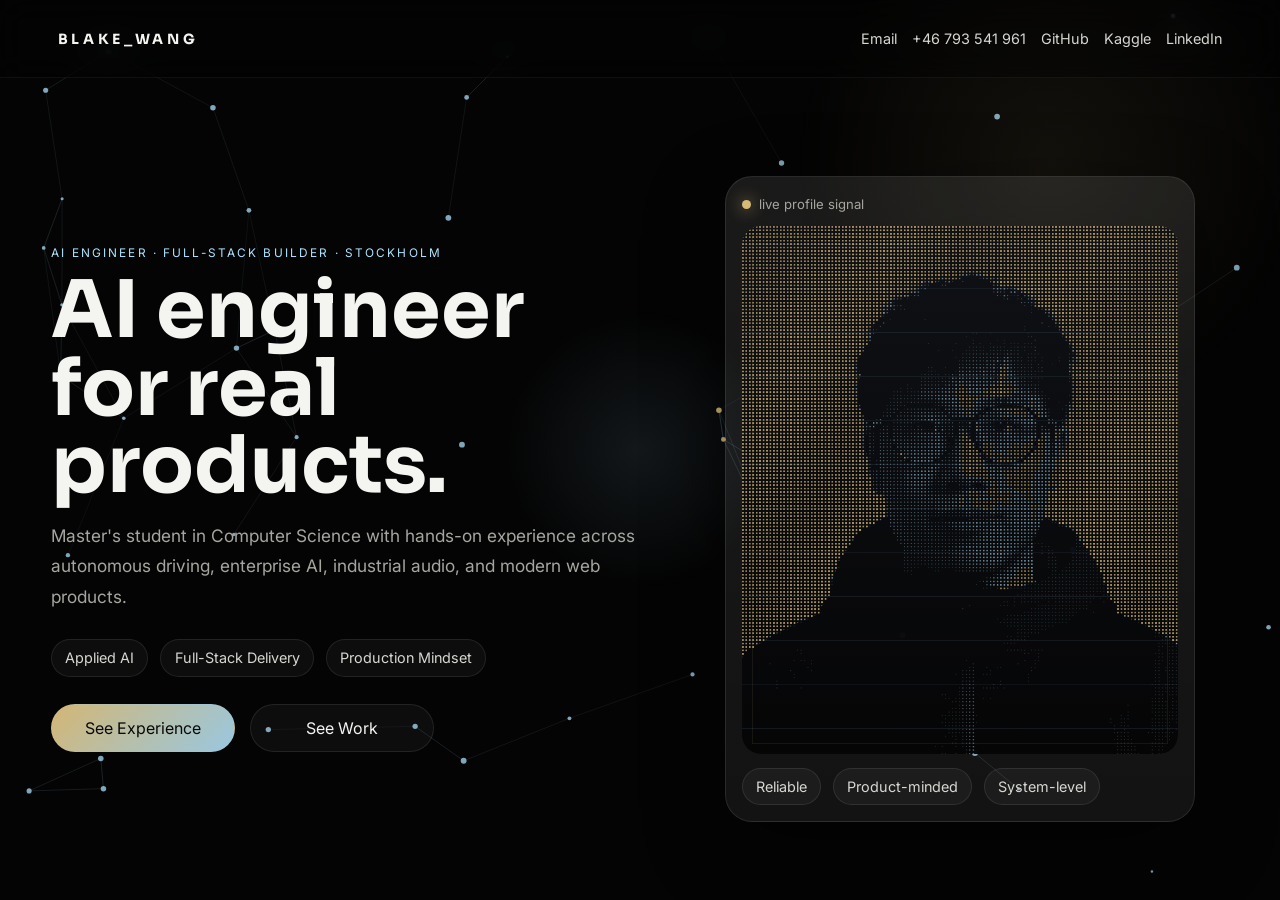
==== index.html @ 8a44bf26 "Redesign portfolio sections and add local logos" ====
<!doctype html>
<html lang="en">
  <head>
    <meta charset="UTF-8" />
    <meta name="viewport" content="width=device-width, initial-scale=1.0" />
    <title>Blake Wang | AI Engineer</title>
    <meta
      name="description"
      content="Blake Wang is an AI engineer building reliable AI systems, full-stack products, and production-ready software."
    />
    <link rel="preconnect" href="https://fonts.googleapis.com" />
    <link rel="preconnect" href="https://fonts.gstatic.com" crossorigin />
    <link
      href="https://fonts.googleapis.com/css2?family=Caveat:wght@500;700&family=Inter:wght@400;500;600;700;800&family=Sora:wght@600;700;800&display=swap"
      rel="stylesheet"
    />
    <link rel="stylesheet" href="./styles.css?v=6" />
  </head>
  <body>
    <canvas id="networkCanvas" aria-hidden="true"></canvas>

    <div class="page-shell">
      <header class="topbar">
        <a class="brand" href="#intro">BLAKE_WANG</a>
        <div class="topbar-links" aria-label="Contact links">
          <a href="mailto:blake_wangziyi@outlook.com">Email</a>
          <a href="tel:+46793541961">+46 793 541 961</a>
          <a href="https://github.com/wzywzywzy" target="_blank" rel="noreferrer">GitHub</a>
          <a href="https://www.kaggle.com/ziyi777" target="_blank" rel="noreferrer">Kaggle</a>
          <a href="https://www.linkedin.com/in/blake-wang-8a31b0233/" target="_blank" rel="noreferrer">LinkedIn</a>
        </div>
      </header>

      <main class="screen-stack">
        <section class="screen active" id="intro" data-screen="0">
          <div class="section hero-layout">
            <div class="hero-copy">
              <p class="eyebrow">AI Engineer · Full-Stack Builder · Stockholm</p>
              <h1>AI engineer for real products.</h1>
              <p class="lede">
                Master&apos;s student in Computer Science with hands-on experience across autonomous driving,
                enterprise AI, industrial audio, and modern web products.
              </p>
              <div class="hero-pills">
                <span>Applied AI</span>
                <span>Full-Stack Delivery</span>
                <span>Production Mindset</span>
              </div>
              <div class="hero-actions">
                <button class="button button-primary" type="button" data-screen-jump="2">See Experience</button>
                <button class="button button-secondary" type="button" data-screen-jump="3">See Work</button>
              </div>
            </div>

            <div class="portrait-shell">
              <div class="portrait-frame">
                <div class="portrait-topline">
                  <span class="status-dot"></span>
                  <span>live profile signal</span>
                </div>
                <canvas id="avatarCanvas" width="760" height="920" aria-label="Stylized portrait"></canvas>
                <div class="portrait-tags">
                  <span>Reliable</span>
                  <span>Product-minded</span>
                  <span>System-level</span>
                </div>
                <img id="sourcePortrait" src="./assets/profile.png" alt="Portrait of Blake Wang" hidden />
              </div>
            </div>
          </div>
        </section>

        <section class="screen" id="profile" data-screen="1">
          <div class="section profile-layout">
            <div class="section-heading">
              <p class="section-tag">Profile</p>
              <h2>What I bring.</h2>
            </div>

            <div class="profile-map" aria-label="Countries where Blake Wang has studied, worked, or lived">
              <iframe
                class="profile-map-frame"
                src="./WorldMap.html"
                title="World map"
                loading="lazy"
                referrerpolicy="no-referrer"
              ></iframe>
            </div>
            <p class="map-note">These are the countries where I have lived and worked. I love exploring this planet, and maybe Mars is next.</p>

            <div class="profile-grid">
              <article class="panel statement-panel">
                <p>
                  Double-degree MSc in Computer Science at KTH Royal Institute of Technology and the
                  University of Twente, built on a Software Engineering BSc from Harbin Institute of Technology.
                </p>
                <p>
                  Most valuable in roles that need both technical depth and delivery: applied AI,
                  full-stack product building, data systems, and engineering execution across research
                  and production environments.
                </p>
              </article>

              <article class="panel facts-panel">
                <div class="fact-row"><span>Target roles</span><strong>AI Engineer · Applied ML · Full-Stack AI</strong></div>
                <div class="fact-row"><span>Core stack</span><strong>Python · TypeScript · SQL · React · Azure</strong></div>
                <div class="fact-row"><span>Strength</span><strong>Turning complex systems into usable products</strong></div>
                <div class="fact-row"><span>Languages</span><strong>Chinese · English</strong></div>
              </article>
            </div>
          </div>
        </section>

        <section class="screen" id="experience" data-screen="2">
          <div class="section experience-layout">
            <div class="section-heading">
              <p class="section-tag">Experience</p>
              <h2>Places where the work had consequences.</h2>
            </div>

            <div class="experience-grid">
              <article class="experience-card">
                <div class="company-head">
                  <div class="company-logo">
                    <img class="company-logo-img" src="./assets/logos/scania.svg" alt="Scania logo" loading="lazy" />
                  </div>
                <div>
                  <h3>Scania</h3>
                  <p>Master Thesis Worker</p>
                </div>
                <span class="role-year">2025</span>
              </div>
                <p class="role-blurb">Built HD map SLAM architecture that improved map updates and localization accuracy for autonomous driving.</p>
              </article>

              <article class="experience-card">
                <div class="company-head">
                  <div class="company-logo">
                    <img class="company-logo-img" src="./assets/logos/xpeng.ico" alt="Xpeng logo" loading="lazy" />
                  </div>
                <div>
                  <h3>Xpeng</h3>
                  <p>Technical Support Engineer</p>
                </div>
                <span class="role-year">2024 - 2025</span>
              </div>
                <p class="role-blurb">Delivered vehicle data acquisition and validation tooling for L2+ autonomous driving road tests.</p>
              </article>

              <article class="experience-card">
                <div class="company-head">
                  <div class="company-logo">
                    <img class="company-logo-img" src="./assets/logos/ericsson.svg" alt="Ericsson logo" loading="lazy" />
                  </div>
                <div>
                  <h3>Ericsson</h3>
                  <p>Audio Engineering R&amp;D Intern</p>
                </div>
                <span class="role-year">2024</span>
              </div>
                <p class="role-blurb">Developed a lower-latency spatial audio renderer with real-time control and cross-platform delivery.</p>
              </article>

              <article class="experience-card">
                <div class="company-head">
                  <div class="company-logo">
                    <img class="company-logo-img" src="./assets/logos/huawei.svg" alt="Huawei logo" loading="lazy" />
                  </div>
                <div>
                  <h3>Huawei</h3>
                  <p>AI Algorithm R&amp;D Intern</p>
                </div>
                <span class="role-year">2022</span>
              </div>
                <p class="role-blurb">Worked on DNN training acceleration and sparsification for next-generation AI hardware.</p>
              </article>
            </div>
          </div>
        </section>

        <section class="screen" id="work" data-screen="3">
          <div class="section work-layout">
            <div class="section-heading">
              <p class="section-tag">Selected Work</p>
              <h2>Shipped products and applied systems.</h2>
            </div>

            <div class="project-grid">
              <article class="project-card project-primary">
                <div class="project-header">
                  <span class="project-label">Healthcare AI</span>
                  <span class="project-year">2026</span>
                </div>
                <h3>Erholcare</h3>
                <p>Built a scheduling agent and enterprise workflow system for a multi-tenant healthcare AI platform.</p>
                <div class="chip-row">
                  <span>React</span>
                  <span>Quart</span>
                  <span>Azure</span>
                  <span>LLM Agents</span>
                </div>
                <a class="project-link" href="https://erholcare.se/" target="_blank" rel="noreferrer">Visit Product</a>
              </article>

              <article class="project-card">
                <div class="project-header">
                  <span class="project-label">Marketplace</span>
                  <span class="project-year">2025 - 2026</span>
                </div>
                <h3>PassPal</h3>
                <p>Built a real-time marketplace product with bilingual UX, notifications, and automated order handling.</p>
                <div class="chip-row">
                  <span>Next.js</span>
                  <span>TypeScript</span>
                  <span>Supabase</span>
                </div>
                <a class="project-link" href="https://passpal.net/" target="_blank" rel="noreferrer">Visit Product</a>
              </article>

              <article class="project-card">
                <div class="project-header">
                  <span class="project-label">Hackathon Project</span>
                  <span class="project-year">2024</span>
                </div>
                <h3>Mask2Former-AI-Image-Detection</h3>
                <p>Built an AI image detection system in a hackathon and won second place with the final project demo.</p>
                <div class="chip-row">
                  <span>Mask2Former</span>
                  <span>PyTorch</span>
                  <span>Computer Vision</span>
                </div>
                <a class="project-link" href="https://github.com/RijieHao/Mask2Former-AI-Image-Detection" target="_blank" rel="noreferrer">View on GitHub</a>
              </article>

              <article class="project-card">
                <div class="project-header">
                  <span class="project-label">Distributed Database</span>
                  <span class="project-year">2024</span>
                </div>
                <h3>OmniSpacetimeDB</h3>
                <p>A distributed database project I really enjoy, focused on Omni-Paxos style replication and system consistency.</p>
                <div class="chip-row">
                  <span>Omni-Paxos</span>
                  <span>Distributed Systems</span>
                  <span>Rust</span>
                </div>
                <a class="project-link" href="https://github.com/Lithiumcr/OmniSpacetimeDB" target="_blank" rel="noreferrer">View on GitHub</a>
              </article>
            </div>
          </div>
        </section>
      </main>
    </div>

    <script src="./main.js?v=6"></script>
  </body>
</html>
---- styles.css ----
@import url("https://fonts.googleapis.com/css2?family=Caveat:wght@500;700&family=Inter:wght@400;500;600;700;800&family=Sora:wght@600;700;800&display=swap");

:root {
  --bg: #040404;
  --bg-soft: rgba(255, 255, 255, 0.04);
  --panel: rgba(255, 255, 255, 0.05);
  --panel-strong: rgba(255, 255, 255, 0.08);
  --border: rgba(255, 255, 255, 0.09);
  --text: #f4f4f1;
  --muted: #a6a6a0;
  --accent: #aee3ff;
  --accent-warm: #d8ba77;
  --shadow: 0 24px 80px rgba(0, 0, 0, 0.45);
  --mouse-x: 50vw;
  --mouse-y: 50vh;
}

* {
  box-sizing: border-box;
}

html,
body {
  height: 100%;
}

body {
  margin: 0;
  min-height: 100vh;
  font-family: "Inter", "Segoe UI", sans-serif;
  color: var(--text);
  background: #040404;
  overflow: hidden;
}

body::before {
  content: "";
  position: fixed;
  inset: 0;
  background:
    radial-gradient(circle at var(--mouse-x) var(--mouse-y), rgba(174, 227, 255, 0.09), transparent 18%),
    radial-gradient(circle at 82% 18%, rgba(216, 186, 119, 0.08), transparent 20%);
  pointer-events: none;
  z-index: 1;
}

a {
  color: inherit;
  text-decoration: none;
}

button {
  font: inherit;
}

#networkCanvas {
  position: fixed;
  inset: 0;
  width: 100%;
  height: 100%;
  z-index: 0;
  pointer-events: none;
}

.page-shell {
  position: relative;
  z-index: 2;
  height: 100%;
}

.topbar {
  position: fixed;
  top: 0;
  left: 0;
  right: 0;
  height: 78px;
  padding: 0 4.5vw;
  display: grid;
  grid-template-columns: auto 1fr;
  align-items: center;
  gap: 1.2rem;
  backdrop-filter: blur(16px);
  background: rgba(4, 4, 4, 0.38);
  border-bottom: 1px solid rgba(255, 255, 255, 0.05);
  z-index: 20;
}

.brand {
  font-family: "Sora", "Inter", sans-serif;
  font-size: 0.88rem;
  font-weight: 700;
  letter-spacing: 0.26em;
}

.topbar-links {
  display: flex;
  gap: 0.95rem;
  flex-wrap: wrap;
  justify-content: flex-end;
  justify-self: end;
  position: relative;
  z-index: 21;
}

.topbar-links a {
  display: inline-flex;
  align-items: center;
  color: #d6d6d1;
  font-size: 0.9rem;
  border-bottom: 1px solid transparent;
  transition: color 160ms ease, border-color 160ms ease;
  position: relative;
  z-index: 21;
  pointer-events: auto;
}

.topbar-links a:hover {
  color: var(--accent);
  border-color: rgba(174, 227, 255, 0.5);
}

.company-logo {
  width: 2.4rem;
  height: 2.4rem;
  border-radius: 0.72rem;
  display: grid;
  align-items: center;
  justify-content: center;
  background: rgba(255, 255, 255, 0.95);
  box-shadow:
    inset 0 0 0 1px rgba(12, 16, 21, 0.12),
    0 12px 24px rgba(0, 0, 0, 0.25);
  overflow: hidden;
}

.company-logo-img {
  width: 74%;
  height: 74%;
  object-fit: contain;
  display: block;
}

.screen-stack {
  position: relative;
  height: 100%;
  overflow: hidden;
}

.screen {
  position: absolute;
  inset: 0;
  height: 100%;
  display: flex;
  align-items: center;
  justify-content: center;
  transition:
    transform 860ms cubic-bezier(0.22, 1, 0.36, 1),
    opacity 620ms ease,
    filter 620ms ease;
  will-change: transform, opacity;
}

.section {
  width: min(1180px, 92vw);
  padding-top: 98px;
}

.hero-layout,
.profile-layout,
.experience-layout,
.work-layout {
  min-height: 100vh;
  display: grid;
  align-items: center;
}

.hero-layout {
  grid-template-columns: minmax(0, 1.05fr) minmax(320px, 0.95fr);
  gap: 2.8rem;
}

.eyebrow,
.section-tag,
.project-label {
  color: var(--accent);
  font-size: 0.74rem;
  letter-spacing: 0.18em;
  text-transform: uppercase;
}

h1,
h2,
h3,
p {
  margin-top: 0;
}

h1,
h2,
h3,
.brand {
  font-family: "Sora", "Inter", sans-serif;
}

h1 {
  margin: 0.7rem 0 1rem;
  font-size: clamp(3.3rem, 6.2vw, 5.4rem);
  line-height: 0.98;
  max-width: 13ch;
}

.lede {
  max-width: 38rem;
  color: var(--muted);
  font-size: 1.08rem;
  line-height: 1.75;
}

.hero-pills,
.chip-row,
.portrait-tags,
.signals-strip {
  display: flex;
  flex-wrap: wrap;
  gap: 0.75rem;
}

.hero-pills {
  margin: 1.7rem 0;
}

.hero-pills span,
.chip-row span,
.portrait-tags span,
.signal-pill {
  border: 1px solid var(--border);
  background: rgba(255, 255, 255, 0.04);
}

.hero-pills span,
.chip-row span,
.portrait-tags span {
  padding: 0.58rem 0.82rem;
  border-radius: 999px;
  color: #d7d7d2;
  font-size: 0.9rem;
}

.hero-actions {
  display: flex;
  gap: 0.9rem;
  flex-wrap: wrap;
}

.button {
  min-width: 11.5rem;
  height: 3rem;
  padding: 0 1.2rem;
  border-radius: 999px;
  border: 1px solid transparent;
  cursor: pointer;
  transition: transform 180ms ease, background 180ms ease;
}

.button:hover {
  transform: translateY(-2px);
}

.button-primary {
  color: #090909;
  background: linear-gradient(135deg, rgba(216, 186, 119, 0.98), rgba(174, 227, 255, 0.88));
}

.button-secondary {
  color: var(--text);
  background: rgba(255, 255, 255, 0.04);
  border-color: var(--border);
}

.portrait-shell {
  display: flex;
  justify-content: center;
}

.portrait-frame,
.panel,
.experience-card,
.project-card {
  border-radius: 1.7rem;
  border: 1px solid var(--border);
  background: rgba(255, 255, 255, 0.045);
  box-shadow: var(--shadow);
}

.portrait-frame {
  width: min(470px, 100%);
  padding: 1rem;
  background:
    linear-gradient(180deg, rgba(255, 255, 255, 0.06), rgba(255, 255, 255, 0.03)),
    rgba(255, 255, 255, 0.03);
}

.portrait-topline {
  display: inline-flex;
  align-items: center;
  gap: 0.55rem;
  margin-bottom: 0.85rem;
  color: var(--muted);
  font-size: 0.82rem;
}

.status-dot {
  width: 0.55rem;
  height: 0.55rem;
  border-radius: 999px;
  background: var(--accent-warm);
  box-shadow: 0 0 16px rgba(216, 186, 119, 0.85);
}

#avatarCanvas {
  width: 100%;
  display: block;
  border-radius: 1.2rem;
  background: linear-gradient(180deg, rgba(15, 17, 22, 0.95), rgba(5, 5, 6, 0.98));
}

.portrait-tags {
  margin-top: 0.9rem;
}

.section-heading {
  margin-bottom: 2rem;
}

.section-heading h2 {
  margin-top: 0.6rem;
  font-size: clamp(2rem, 3.6vw, 3rem);
  line-height: 1.06;
  max-width: 18ch;
  text-wrap: balance;
}

.profile-grid {
  display: grid;
  grid-template-columns: 1.05fr 0.95fr;
  gap: 1.2rem;
}

.profile-map {
  width: 100%;
  margin: -0.1rem 0 1.8rem;
  border-radius: 2rem;
  border: 1px solid rgba(174, 227, 255, 0.2);
  background:
    radial-gradient(circle at 32% 42%, rgba(174, 227, 255, 0.08), transparent 44%),
    radial-gradient(circle at 70% 24%, rgba(174, 227, 255, 0.05), transparent 36%),
    linear-gradient(180deg, rgba(8, 10, 14, 0.95), rgba(6, 8, 11, 0.96));
  padding: 1rem 1.2rem;
  box-shadow:
    inset 0 0 0 1px rgba(255, 255, 255, 0.02),
    0 30px 80px rgba(0, 0, 0, 0.4),
    0 0 48px rgba(174, 227, 255, 0.08);
  overflow: hidden;
}

.profile-map-frame {
  width: 100%;
  height: 300px;
  display: block;
  border: 0;
  border-radius: 1.5rem;
  background: rgba(5, 8, 12, 0.7);
}

.map-note {
  margin: -0.85rem 0 1.4rem;
  color: rgba(198, 234, 255, 0.92);
  font-family: "Caveat", "Inter", cursive;
  font-size: clamp(1.4rem, 2.1vw, 1.9rem);
  font-weight: 500;
  letter-spacing: 0.02em;
  text-shadow: 0 0 20px rgba(174, 227, 255, 0.14);
  line-height: 1.2;
}

.panel {
  padding: 1.6rem;
}

.panel p,
.role-blurb,
.project-card p,
.signal-pill span {
  color: var(--muted);
  line-height: 1.7;
}

.facts-panel,
.statement-panel {
  min-height: 100%;
}

.fact-row {
  display: flex;
  justify-content: space-between;
  gap: 1rem;
  padding: 0.95rem 0;
  border-bottom: 1px solid rgba(255, 255, 255, 0.08);
}

.fact-row:last-child {
  border-bottom: 0;
}

.fact-row span {
  color: var(--muted);
}

.fact-row strong {
  max-width: 22rem;
  text-align: right;
}

.experience-grid,
.project-grid {
  display: grid;
  gap: 1.1rem;
}

.experience-grid {
  grid-template-columns: repeat(2, minmax(0, 1fr));
}

.experience-card,
.project-card {
  padding: 1.35rem;
}

.company-head,
.project-header {
  display: flex;
  align-items: center;
  gap: 0.9rem;
  justify-content: space-between;
  margin-bottom: 0.9rem;
}

.company-head > div:nth-child(2) {
  flex: 1;
}

.company-head h3,
.project-card h3 {
  margin-bottom: 0.2rem;
  font-size: 1.18rem;
}

.company-head p {
  margin: 0;
  color: var(--muted);
  font-size: 0.9rem;
}

.role-year,
.project-year {
  color: var(--accent);
  white-space: nowrap;
  font-size: 0.85rem;
}

.project-grid {
  grid-template-columns: repeat(4, minmax(0, 1fr));
  align-items: stretch;
}

.project-primary {
  background:
    radial-gradient(circle at 16% 0%, rgba(174, 227, 255, 0.15), transparent 42%),
    linear-gradient(180deg, rgba(255, 255, 255, 0.06), rgba(255, 255, 255, 0.03));
}

.project-card {
  padding: 1.25rem 1.15rem 1.15rem;
  display: grid;
  grid-template-rows: auto auto 1fr auto;
  gap: 0.86rem;
  background:
    linear-gradient(160deg, rgba(16, 19, 24, 0.86), rgba(10, 13, 18, 0.82)),
    rgba(255, 255, 255, 0.02);
  border: 1px solid rgba(174, 227, 255, 0.16);
  box-shadow:
    inset 0 0 0 1px rgba(255, 255, 255, 0.02),
    0 20px 50px rgba(0, 0, 0, 0.35);
  transition: transform 180ms ease, border-color 180ms ease, box-shadow 180ms ease;
}

.project-card:hover {
  transform: translateY(-4px);
  border-color: rgba(174, 227, 255, 0.3);
  box-shadow:
    inset 0 0 0 1px rgba(255, 255, 255, 0.03),
    0 24px 58px rgba(0, 0, 0, 0.45),
    0 0 26px rgba(174, 227, 255, 0.08);
}

.project-card p {
  margin-bottom: 0;
}

.project-link {
  justify-self: start;
  display: inline-flex;
  align-items: center;
  padding: 0.5rem 0.82rem;
  border-radius: 999px;
  border: 1px solid rgba(174, 227, 255, 0.42);
  background: rgba(9, 16, 22, 0.88);
  color: #d6f0ff;
  font-size: 0.82rem;
  font-weight: 600;
  letter-spacing: 0.04em;
  text-transform: uppercase;
  transition: background 160ms ease, color 160ms ease, transform 160ms ease;
}

.project-link:hover {
  color: #051117;
  background: rgba(174, 227, 255, 0.92);
  transform: translateY(-1px);
}

.project-card a {
  margin-top: auto;
  color: inherit;
}

.signals-strip {
  margin-top: 1.2rem;
}

.signal-pill {
  padding: 0.95rem 1rem;
  border-radius: 1rem;
  display: grid;
  gap: 0.3rem;
  min-width: 11rem;
}

.signal-pill strong {
  font-family: "Sora", "Inter", sans-serif;
}

@media (max-width: 1080px) {
  .hero-layout,
  .profile-grid,
  .experience-grid,
  .project-grid {
    grid-template-columns: 1fr;
  }

  .section {
    width: min(92vw, 100%);
  }
}

@media (max-width: 1520px) {
  .project-grid {
    grid-template-columns: repeat(2, minmax(0, 1fr));
  }
}

@media (max-width: 960px) {
  body {
    overflow-y: auto;
  }

  .topbar {
    position: sticky;
    grid-template-columns: 1fr;
    height: auto;
    padding: 1rem 4vw;
    justify-items: start;
  }

  .topbar-links {
    justify-content: start;
  }

  .screen-stack {
    height: auto;
  }

  .screen {
    position: relative;
    min-height: auto;
    height: auto;
    inset: auto;
    opacity: 1 !important;
    transform: none !important;
    filter: none !important;
  }

  .hero-layout,
  .profile-layout,
  .experience-layout,
  .work-layout {
    min-height: auto;
  }

  .section {
    padding-top: 2rem;
    padding-bottom: 3rem;
  }

  .fact-row {
    flex-direction: column;
  }

  .fact-row strong {
    text-align: left;
  }
}
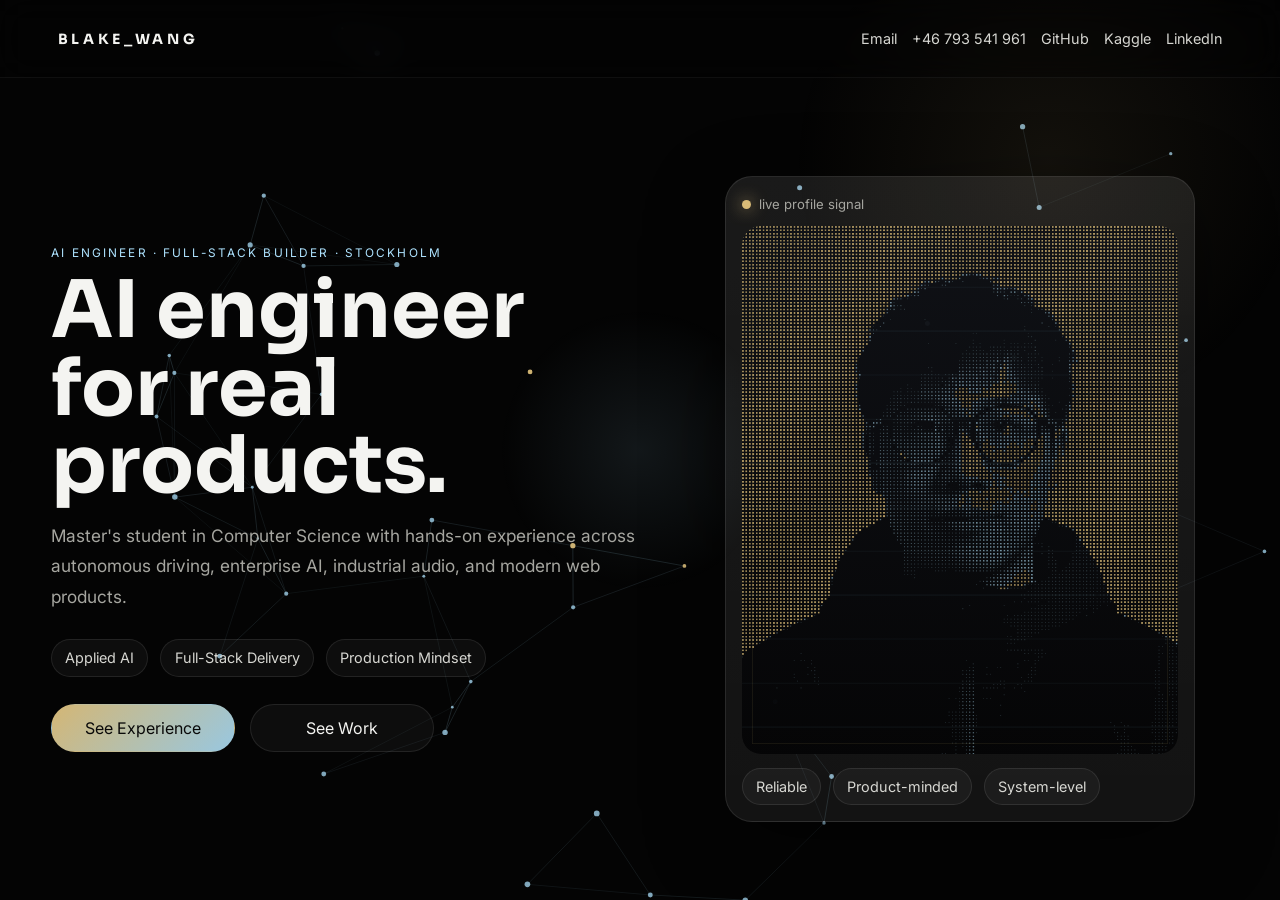
==== commit 750dfc82: "Improve first-load smoothness and mobile responsiveness" ====
--- a/index.html
+++ b/index.html
@@ -142,7 +142,7 @@
                   <h3>Xpeng</h3>
                   <p>Technical Support Engineer</p>
                 </div>
-                <span class="role-year">2024 - 2025</span>
+                <span class="role-year">2024</span>
               </div>
                 <p class="role-blurb">Delivered vehicle data acquisition and validation tooling for L2+ autonomous driving road tests.</p>
               </article>
@@ -205,7 +205,7 @@
               <article class="project-card">
                 <div class="project-header">
                   <span class="project-label">Marketplace</span>
-                  <span class="project-year">2025 - 2026</span>
+                  <span class="project-year">2025</span>
                 </div>
                 <h3>PassPal</h3>
                 <p>Built a real-time marketplace product with bilingual UX, notifications, and automated order handling.</p>
--- a/styles.css
+++ b/styles.css
@@ -33,6 +33,15 @@
   overflow: hidden;
 }
 
+body:not(.is-ready) #networkCanvas {
+  opacity: 0;
+}
+
+body:not(.is-ready) .page-shell {
+  opacity: 0;
+  transform: translate3d(0, 8px, 0);
+}
+
 body::before {
   content: "";
   position: fixed;
@@ -60,12 +69,14 @@
   height: 100%;
   z-index: 0;
   pointer-events: none;
+  transition: opacity 420ms ease;
 }
 
 .page-shell {
   position: relative;
   z-index: 2;
   height: 100%;
+  transition: opacity 420ms ease, transform 420ms ease;
 }
 
 .topbar {
@@ -158,6 +169,7 @@
     opacity 620ms ease,
     filter 620ms ease;
   will-change: transform, opacity;
+  backface-visibility: hidden;
 }
 
 .section {
@@ -436,6 +448,24 @@
   padding: 1.35rem;
 }
 
+.experience-card {
+  position: relative;
+  overflow: hidden;
+  background:
+    linear-gradient(150deg, rgba(20, 24, 30, 0.85), rgba(10, 12, 16, 0.82)),
+    rgba(255, 255, 255, 0.02);
+  border: 1px solid rgba(174, 227, 255, 0.14);
+  backdrop-filter: blur(8px);
+}
+
+.experience-card::before {
+  content: "";
+  position: absolute;
+  inset: 0;
+  background: radial-gradient(circle at 12% 0%, rgba(174, 227, 255, 0.12), transparent 42%);
+  pointer-events: none;
+}
+
 .company-head,
 .project-header {
   display: flex;
@@ -561,6 +591,10 @@
   .section {
     width: min(92vw, 100%);
   }
+
+  .section-heading h2 {
+    max-width: 100%;
+  }
 }
 
 @media (max-width: 1520px) {
@@ -584,6 +618,8 @@
 
   .topbar-links {
     justify-content: start;
+    gap: 0.65rem;
+    row-gap: 0.5rem;
   }
 
   .screen-stack {
@@ -608,8 +644,67 @@
   }
 
   .section {
-    padding-top: 2rem;
-    padding-bottom: 3rem;
+    width: min(95vw, 100%);
+    padding-top: 1.4rem;
+    padding-bottom: 2.2rem;
+  }
+
+  .section-heading {
+    margin-bottom: 1.25rem;
+  }
+
+  .section-heading h2 {
+    font-size: clamp(1.75rem, 8vw, 2.45rem);
+  }
+
+  .profile-map-frame {
+    height: 220px;
+  }
+
+  .map-note {
+    margin-top: -0.55rem;
+    margin-bottom: 1.15rem;
+    font-size: clamp(1.2rem, 6vw, 1.5rem);
+  }
+
+  .experience-card,
+  .project-card,
+  .panel {
+    padding: 1.06rem;
+    border-radius: 1.25rem;
+  }
+
+  .company-head {
+    align-items: flex-start;
+    gap: 0.68rem;
+    margin-bottom: 0.76rem;
+  }
+
+  .company-head h3,
+  .project-card h3 {
+    font-size: 1rem;
+    line-height: 1.2;
+  }
+
+  .company-head p,
+  .project-card p,
+  .role-blurb,
+  .panel p {
+    font-size: 0.94rem;
+    line-height: 1.55;
+  }
+
+  .role-year,
+  .project-year {
+    font-size: 0.76rem;
+    letter-spacing: 0.06em;
+  }
+
+  .project-link {
+    width: 100%;
+    justify-content: center;
+    font-size: 0.76rem;
+    padding: 0.52rem 0.72rem;
   }
 
   .fact-row {
